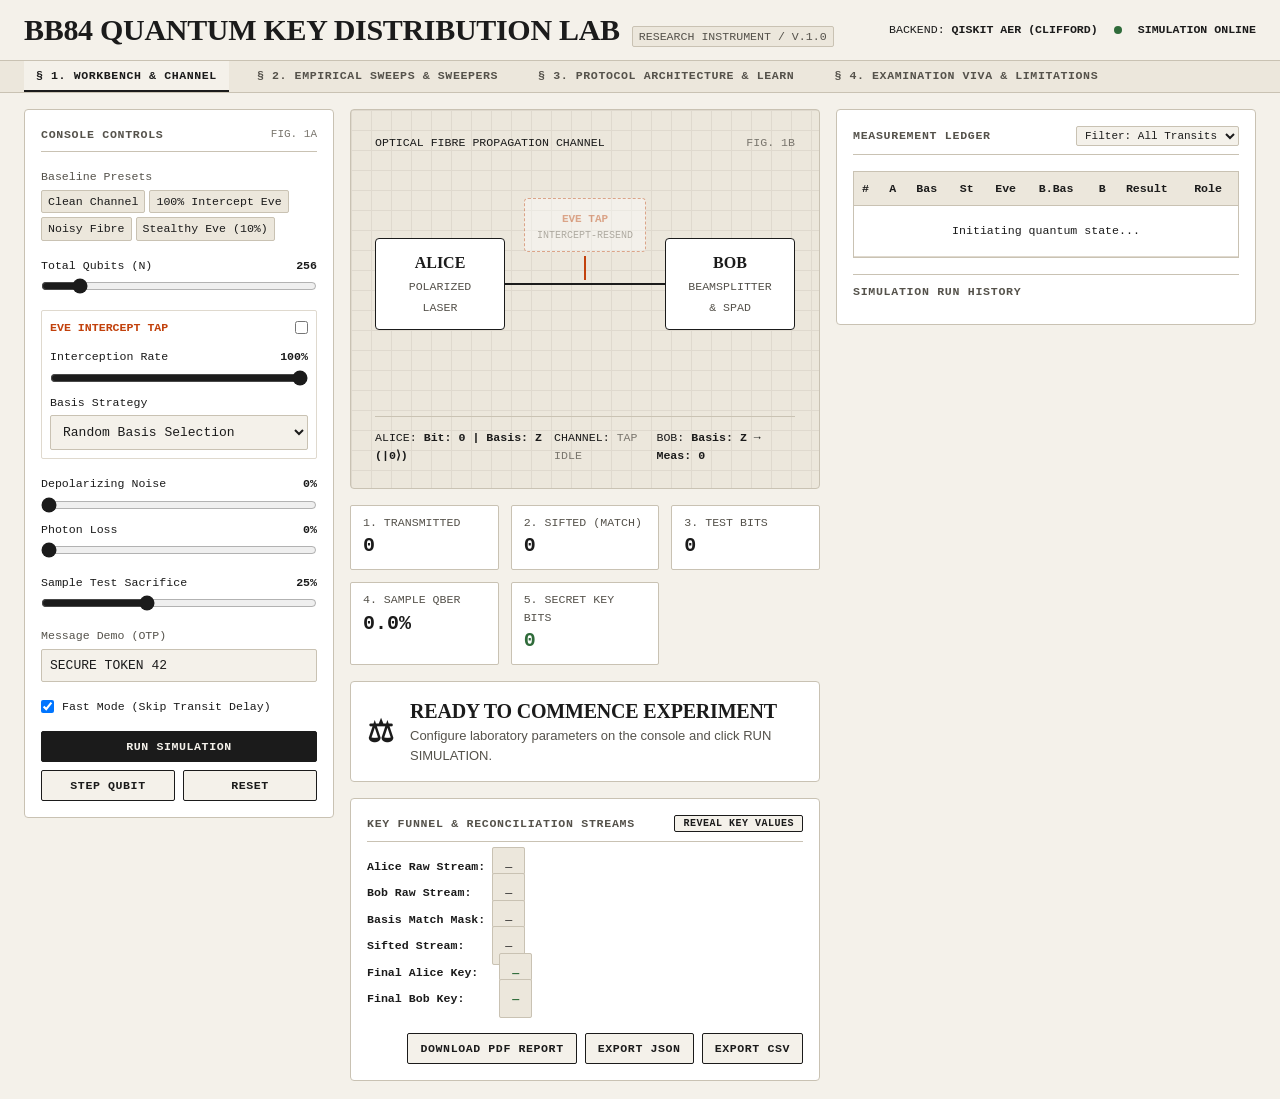
==== frontend/index.html @ 35c12fee "phase-3-10: complete BB84 web workbench, API, SVG charts, PDF export, tests, and documentation" ====
<!DOCTYPE html>
<html lang="en">
<head>
  <meta charset="UTF-8">
  <meta name="viewport" content="width=device-width, initial-scale=1.0">
  <title>BB84 Quantum Key Distribution Research Workbench</title>
  <meta name="description" content="Interactive research instrument and educational laboratory for BB84 Quantum Key Distribution protocol powered by IBM Qiskit and AerSimulator.">
  <link rel="stylesheet" href="css/tokens.css">
  <link rel="stylesheet" href="css/workbench.css">
</head>
<body>

  <!-- Master Laboratory Header -->
  <header class="app-header">
    <div class="header-brand">
      <h1>BB84 QUANTUM KEY DISTRIBUTION LAB</h1>
      <span class="header-tag">RESEARCH INSTRUMENT / V.1.0</span>
    </div>
    <div class="header-status">
      <span>BACKEND: <b class="mono">QISKIT AER (CLIFFORD)</b></span>
      <span class="status-indicator"></span>
      <span style="font-weight:600;">SIMULATION ONLINE</span>
    </div>
  </header>

  <!-- Navigation Strip -->
  <nav class="nav-strip" aria-label="Section Tabs">
    <button class="nav-tab-btn active" data-target="tab-workbench" id="tab-btn-workbench">§ 1. Workbench & Channel</button>
    <button class="nav-tab-btn" data-target="tab-experiments" id="tab-btn-experiments">§ 2. Empirical Sweeps & Sweepers</button>
    <button class="nav-tab-btn" data-target="tab-learn" id="tab-btn-learn">§ 3. Protocol Architecture & Learn</button>
    <button class="nav-tab-btn" data-target="tab-viva" id="tab-btn-viva">§ 4. Examination Viva & Limitations</button>
  </nav>

  <main class="main-container">

    <!-- TAB 1: WORKBENCH (Hero Instrument) -->
    <div id="tab-workbench" class="tab-section">
      <div class="workbench-grid">

        <!-- Column 1: Control Panel -->
        <aside class="instrument-panel" aria-label="Experiment Control Panel">
          <div class="panel-title-bar">
            <span class="panel-title">Console Controls</span>
            <span class="mono" style="font-size:11px; color:var(--color-ink-tertiary);">FIG. 1A</span>
          </div>

          <!-- Presets -->
          <div class="control-group">
            <label class="control-label">Baseline Presets</label>
            <div class="presets-bar">
              <span class="preset-chip" data-preset="clean" id="preset-clean">Clean Channel</span>
              <span class="preset-chip" data-preset="full_eve" id="preset-full-eve">100% Intercept Eve</span>
              <span class="preset-chip" data-preset="noisy" id="preset-noisy">Noisy Fibre</span>
              <span class="preset-chip" data-preset="stealth_eve" id="preset-stealth">Stealthy Eve (10%)</span>
            </div>
          </div>

          <!-- Qubit Count -->
          <div class="control-group">
            <div class="control-label">
              <span>Total Qubits (N)</span>
              <span class="control-val mono" id="val-qubits">256</span>
            </div>
            <input type="range" id="input-qubits" min="16" max="2048" step="16" value="256">
          </div>

          <!-- Eve Eavesdropper Tap -->
          <div class="control-group" style="border:var(--border-rule-faint); padding:var(--space-2); border-radius:var(--radius-xs);">
            <div style="display:flex; justify-content:space-between; align-items:center;">
              <span style="font-family:var(--font-mono); font-size:var(--text-xs); font-weight:700; color:var(--color-eve);">EVE INTERCEPT TAP</span>
              <input type="checkbox" id="toggle-eve">
            </div>
            <div class="control-label" style="margin-top:var(--space-2);">
              <span>Interception Rate</span>
              <span class="control-val mono" id="val-eve-fraction">100%</span>
            </div>
            <input type="range" id="input-eve-fraction" min="0" max="1" step="0.05" value="1.0">

            <div class="control-label" style="margin-top:var(--space-1);">
              <span>Basis Strategy</span>
            </div>
            <select id="select-eve-strategy">
              <option value="random">Random Basis Selection</option>
              <option value="always_Z">Always Z (Computational +)</option>
              <option value="always_X">Always X (Diagonal ×)</option>
            </select>
          </div>

          <!-- Channel Noise -->
          <div class="control-group">
            <div class="control-label">
              <span>Depolarizing Noise</span>
              <span class="control-val mono" id="val-noise-depol">0%</span>
            </div>
            <input type="range" id="input-noise-depol" min="0" max="0.30" step="0.01" value="0.0">

            <div class="control-label" style="margin-top:var(--space-1);">
              <span>Photon Loss</span>
              <span class="control-val mono" id="val-noise-loss">0%</span>
            </div>
            <input type="range" id="input-noise-loss" min="0" max="0.50" step="0.05" value="0.0">
          </div>

          <!-- Postprocessing Params -->
          <div class="control-group">
            <div class="control-label">
              <span>Sample Test Sacrifice</span>
              <span class="control-val mono" id="val-sample-fraction">25%</span>
            </div>
            <input type="range" id="input-sample-fraction" min="0.10" max="0.50" step="0.05" value="0.25">
          </div>

          <!-- OTP Message Input -->
          <div class="control-group">
            <label class="control-label" for="input-message">Message Demo (OTP)</label>
            <input type="text" id="input-message" placeholder="e.g. QUANTUM ENCRYPTION" value="SECURE TOKEN 42" maxlength="32">
          </div>

          <div style="display:flex; align-items:center; gap:var(--space-2);">
            <input type="checkbox" id="checkbox-fast-mode" checked>
            <label for="checkbox-fast-mode" style="font-family:var(--font-mono); font-size:var(--text-xs);">Fast Mode (Skip Transit Delay)</label>
          </div>

          <!-- Trigger Buttons -->
          <div class="btn-group" style="flex-direction:column;">
            <button class="btn btn-primary" id="btn-run">RUN SIMULATION</button>
            <div class="btn-group">
              <button class="btn" id="btn-step" style="flex:1;">STEP QUBIT</button>
              <button class="btn" id="btn-reset" style="flex:1;">RESET</button>
            </div>
          </div>
        </aside>

        <!-- Column 2: Physical Channel & Metrics Funnel -->
        <section style="display:flex; flex-direction:column; gap:var(--space-4);" aria-label="Quantum Channel Stage">
          
          <!-- Optical Stage -->
          <div class="channel-stage" id="channel-stage">
            <div style="display:flex; justify-content:space-between; font-family:var(--font-mono); font-size:var(--text-xs);">
              <span>OPTICAL FIBRE PROPAGATION CHANNEL</span>
              <span class="mono" style="color:var(--color-ink-tertiary);">FIG. 1B</span>
            </div>

            <div class="channel-pipeline">
              <!-- Alice Transmitter -->
              <div class="station-box">
                <span class="station-role">ALICE</span>
                <span class="station-meta">POLARIZED LASER</span>
              </div>

              <!-- Fibre Line & Flying Photon -->
              <div class="fibre-line">
                <!-- Eve Tap Station -->
                <div class="eve-tap-station">
                  <div class="eve-tap-box" id="eve-tap-box">
                    <span style="font-family:var(--font-mono); font-size:11px; font-weight:700; color:var(--color-eve);">EVE TAP</span>
                    <div style="font-family:var(--font-mono); font-size:10px; color:var(--color-ink-secondary);">INTERCEPT-RESEND</div>
                  </div>
                  <div class="eve-wire"></div>
                </div>

                <!-- Animated Photon Glyph -->
                <div class="photon-glyph" id="photon-glyph" style="display:none;">│</div>
              </div>

              <!-- Bob Receiver -->
              <div class="station-box">
                <span class="station-role">BOB</span>
                <span class="station-meta">BEAMSPLITTER & SPAD</span>
              </div>
            </div>

            <!-- Realtime Transit Monitor Strip -->
            <div class="transit-strip">
              <div>ALICE: <span id="alice-status-bar" style="font-weight:600;">Bit: 0 | Basis: Z (|0⟩)</span></div>
              <div>CHANNEL: <span id="eve-status-bar" style="color:var(--color-ink-tertiary);">TAP IDLE</span></div>
              <div>BOB: <span id="bob-status-bar" style="font-weight:600;">Basis: Z → Meas: 0</span></div>
            </div>
          </div>

          <!-- Protocol Metrics Funnel Ribbon -->
          <div class="metric-ribbon">
            <div class="metric-cell">
              <div class="metric-label">1. Transmitted</div>
              <div class="metric-value mono" id="metric-raw">0</div>
            </div>
            <div class="metric-cell">
              <div class="metric-label">2. Sifted (Match)</div>
              <div class="metric-value mono" id="metric-matched">0</div>
            </div>
            <div class="metric-cell">
              <div class="metric-label">3. Test Bits</div>
              <div class="metric-value mono" id="metric-test">0</div>
            </div>
            <div class="metric-cell">
              <div class="metric-label">4. Sample QBER</div>
              <div class="metric-value mono" id="metric-qber">0.0%</div>
            </div>
            <div class="metric-cell">
              <div class="metric-label">5. Secret Key Bits</div>
              <div class="metric-value mono" id="metric-final" style="color:var(--color-match);">0</div>
            </div>
          </div>

          <!-- Verdict Diagnostic Banner -->
          <div class="verdict-banner" id="verdict-banner">
            <div class="verdict-indicator" id="verdict-indicator">⚖</div>
            <div>
              <h2 id="verdict-title">READY TO COMMENCE EXPERIMENT</h2>
              <p id="verdict-reason" style="font-size:var(--text-sm); color:var(--color-ink-secondary); margin-top:2px;">
                Configure laboratory parameters on the console and click RUN SIMULATION.
              </p>
            </div>
          </div>

          <!-- Key Reconciliation Stream -->
          <div class="instrument-panel">
            <div class="panel-title-bar">
              <span class="panel-title">Key Funnel & Reconciliation Streams</span>
              <button class="btn" id="btn-toggle-mask" style="font-size:10px; padding:2px 8px;">Reveal Key Values</button>
            </div>

            <div style="display:flex; flex-direction:column; gap:var(--space-2); font-family:var(--font-mono); font-size:var(--text-xs);">
              <div><b>Alice Raw Stream:</b> <span class="key-stream-box" id="key-raw-alice">—</span></div>
              <div><b>Bob Raw Stream: &nbsp;</b> <span class="key-stream-box" id="key-raw-bob">—</span></div>
              <div><b>Basis Match Mask:</b> <span class="key-stream-box" id="key-mask">—</span></div>
              <div><b>Sifted Stream: &nbsp;&nbsp;</b> <span class="key-stream-box" id="key-sifted">—</span></div>
              <div><b>Final Alice Key: &nbsp;</b> <span class="key-stream-box" id="key-final-alice" style="font-weight:700; color:var(--color-match);">—</span></div>
              <div><b>Final Bob Key: &nbsp;&nbsp;&nbsp;</b> <span class="key-stream-box" id="key-final-bob" style="font-weight:700; color:var(--color-match);">—</span></div>
            </div>

            <!-- OTP Message Encryption Demo -->
            <div id="otp-section" style="display:none; border-top:var(--border-rule); padding-top:var(--space-3);">
              <div class="panel-title" style="margin-bottom:var(--space-2);">One-Time-Pad Vernam Cipher Demonstration</div>
              <div style="display:grid; grid-template-columns:1fr 1fr 1fr; gap:var(--space-2); font-family:var(--font-mono); font-size:var(--text-xs);">
                <div class="metric-cell">
                  <div class="metric-label">Plaintext Input</div>
                  <div id="otp-plaintext" style="font-weight:600; margin-top:4px;">—</div>
                </div>
                <div class="metric-cell">
                  <div class="metric-label">Ciphertext (Hex XOR)</div>
                  <div id="otp-cipher" class="mono" style="font-size:11px; margin-top:4px; word-break:break-all;">—</div>
                </div>
                <div class="metric-cell">
                  <div class="metric-label">Bob Decrypted Text</div>
                  <div id="otp-decrypted" style="font-weight:600; margin-top:4px; color:var(--color-match);">—</div>
                </div>
              </div>
            </div>

            <!-- Export Tools -->
            <div style="display:flex; justify-content:flex-end; gap:var(--space-2); margin-top:var(--space-2);">
              <button class="btn" id="btn-export-pdf">Download PDF Report</button>
              <button class="btn" id="btn-export-json">Export JSON</button>
              <button class="btn" id="btn-export-csv">Export CSV</button>
            </div>
          </div>
        </section>

        <!-- Column 3: Live Measurement Ledger -->
        <aside class="instrument-panel ledger-column" aria-label="Measurement Ledger Table">
          <div class="ledger-header">
            <span class="panel-title">Measurement Ledger</span>
            <div class="ledger-filters">
              <select id="ledger-filter" style="font-size:11px; padding:2px 4px;">
                <option value="all">Filter: All Transits</option>
                <option value="keep">Kept Sifted (Match)</option>
                <option value="discard">Discarded (Mismatch)</option>
                <option value="error">Mismatches (Errors)</option>
                <option value="test">Test Sacrifice</option>
                <option value="eve">Eve Intercepted</option>
                <option value="lost">Lost Photons</option>
              </select>
            </div>
          </div>

          <div class="table-container">
            <table class="data-table">
              <thead>
                <tr>
                  <th data-col="i">#</th>
                  <th data-col="a_bit">A</th>
                  <th data-col="a_basis">Bas</th>
                  <th>St</th>
                  <th data-col="e_bit">Eve</th>
                  <th data-col="b_basis">B.Bas</th>
                  <th data-col="b_bit">B</th>
                  <th>Result</th>
                  <th data-col="role">Role</th>
                </tr>
              </thead>
              <tbody id="ledger-tbody">
                <tr><td colspan="9" style="text-align:center; padding:16px;">Initiating quantum state...</td></tr>
              </tbody>
            </table>
          </div>

          <!-- History Section -->
          <div style="border-top:var(--border-rule); padding-top:var(--space-2);">
            <div class="panel-title" style="margin-bottom:var(--space-2);">Simulation Run History</div>
            <div id="history-list" style="max-height:160px; overflow-y:auto;">
              <!-- History items populated via JS -->
            </div>
          </div>
        </aside>

      </div>
    </div>

    <!-- TAB 2: EMPIRICAL EXPERIMENTAL SUITE -->
    <div id="tab-experiments" class="tab-section" style="display:none;">
      <div style="display:grid; grid-template-columns:1fr 1fr; gap:var(--space-4);">
        
        <!-- Sweep Experiment 1 -->
        <div class="instrument-panel">
          <div class="panel-title-bar">
            <span class="panel-title">Empirical Sweep: QBER vs. Eve Interception Fraction</span>
            <button class="btn btn-primary" id="btn-run-sweep" style="font-size:10px;">Run Empirical Sweep</button>
          </div>
          <div class="chart-box" id="sweep-chart-container">
            <p style="text-align:center; padding:60px 0; color:var(--color-ink-tertiary);">Click 'Run Empirical Sweep' to execute multi-seed parameter sweep across 0% to 100% eavesdropping.</p>
          </div>
        </div>

        <!-- Comparative Experiment 2 -->
        <div class="instrument-panel">
          <div class="panel-title-bar">
            <span class="panel-title">Parallel Batches: Clean Channel vs. Active Eve</span>
            <button class="btn btn-primary" id="btn-run-compare" style="font-size:10px;">Run Parallel Batches</button>
          </div>
          <div class="chart-box" id="compare-chart-container">
            <p style="text-align:center; padding:60px 0; color:var(--color-ink-tertiary);">Click 'Run Parallel Batches' to execute side-by-side trials comparing Eve OFF vs Eve ON.</p>
          </div>
        </div>

      </div>
    </div>

    <!-- TAB 3: LEARN BB84 PROTOCOL -->
    <div id="tab-learn" class="tab-section" style="display:none;">
      <article class="instrument-panel" style="max-width:960px; margin:0 auto; line-height:1.7;">
        <h2>The BB84 Quantum Key Distribution Protocol Architecture</h2>
        <p style="color:var(--color-ink-secondary); margin-bottom:var(--space-4);">Developed by Charles Bennett and Gilles Brassard in 1984, BB84 establishes information-theoretic secret keys guaranteed by the fundamental laws of quantum mechanics.</p>

        <div class="accordion-item">
          <div class="accordion-title">Phase 1: Quantum State Preparation & Transmission</div>
          <div class="accordion-content">
            Alice generates uniform random classical bits $b_A \in \{0, 1\}$ and uniform random bases $a \in \{Z, X\}$.
            Qubits are encoded using single photons:
            <ul>
              <li><b>Z (Rectilinear +):</b> $0 \rightarrow |0\rangle$, $1 \rightarrow |1\rangle$</li>
              <li><b>X (Diagonal ×):</b> $0 \rightarrow |+\rangle = \frac{|0\rangle + |1\rangle}{\sqrt{2}}$, $1 \rightarrow |-\rangle = \frac{|0\rangle - |1\rangle}{\sqrt{2}}$</li>
            </ul>
          </div>
        </div>

        <div class="accordion-item">
          <div class="accordion-title">Phase 2: The No-Cloning Theorem & Eve's Disturbance</div>
          <div class="accordion-content">
            Wootters and Zurek (1982) proved that an unknown quantum state cannot be cloned identically. When Eve attempts an <b>intercept-resend attack</b>:
            <ol>
              <li>Eve must choose a measurement basis without knowing Alice's basis.</li>
              <li>Eve picks the wrong basis 50% of the time ($P(\text{basis mismatch}) = 0.5$).</li>
              <li>When Eve's basis matches Alice's, state is measured deterministically ($0\%$ error).</li>
              <li>When Eve's basis mismatches, measurement collapses the state into her basis. When Bob subsequently measures in Alice's basis, Bob experiences a 50% error probability.</li>
              <li>Overall expected QBER on basis-matched qubits: $Q = 0.5 \times 0.5 = 25\%$.</li>
            </ol>
          </div>
        </div>

        <div class="accordion-item">
          <div class="accordion-title">Phase 3: Sifting, Error Correction & Privacy Amplification</div>
          <div class="accordion-content">
            <p>Over a classical authenticated public channel, Alice and Bob exchange their chosen bases and discard all positions where their bases mismatched (<b>Sifting</b>, retaining ~50% of transmitted bits).</p>
            <p>A random subset of sifted bits are publicly sacrificed to measure the <b>Quantum Bit Error Rate (QBER)</b>. If $Q > 11\%$ (Shor-Preskill security bound), the protocol immediately <b>ABORTS</b>.</p>
            <p>If $Q \le 11\%$, remaining bits undergo <b>Cascade Error Correction</b> to eliminate channel noise, followed by <b>Toeplitz Universal Hashing (Privacy Amplification)</b> to compress the key and eliminate any partial information leaked to Eve.</p>
          </div>
        </div>
      </article>
    </div>

    <!-- TAB 4: VIVA Q&A & LIMITATIONS -->
    <div id="tab-viva" class="tab-section" style="display:none;">
      <article class="instrument-panel" style="max-width:960px; margin:0 auto; line-height:1.7;">
        <h2>Academic Examination & Viva Voce Q&A Reference</h2>

        <div class="accordion-item">
          <div class="accordion-title">Q1: Why does Eve introduce an error rate of exactly 25%?</div>
          <div class="accordion-content">
            Alice and Bob only compare sifted positions where Alice and Bob chose the SAME basis. Eve chooses her basis randomly. In 50% of cases, Eve guesses correctly and preserves the state. In the remaining 50%, Eve chooses the conjugate basis, collapsing the state into a superposition relative to Bob's basis. Bob then measures a random bit with 50% probability of error. Hence, total QBER = $0.5 \times 0 + 0.5 \times 0.5 = 0.25$ or 25%.
          </div>
        </div>

        <div class="accordion-item">
          <div class="accordion-title">Q2: Why is the threshold set to 11% instead of 25%?</div>
          <div class="accordion-content">
            The Shor-Preskill asymptotic bound for BB84 shows that positive secret key rate is achievable only when $1 - 2 h_2(Q) > 0$, where $h_2(Q)$ is the binary Shannon entropy. Solving $h_2(Q) = 0.5$ yields $Q \approx 11.0\%$. Above 11%, the mutual information between Alice and Bob drops below the mutual information between Alice and Eve, rendering privacy amplification mathematically unable to extract a secret key.
          </div>
        </div>

        <div class="accordion-item">
          <div class="accordion-title">Q3: Does QBER = 0 prove 100% cryptographic security?</div>
          <div class="accordion-content">
            <b>No.</b> In finite-length key exchange, statistical fluctuation can conceal an adversary who intercepts only a tiny fraction of qubits. Furthermore, physical side-channel attacks (detector blinding, Trojan horse pulses, photon-number-splitting on multi-photon pulses) can leak key material without raising the qubit error rate.
          </div>
        </div>

        <div class="accordion-item">
          <div class="accordion-title">Q4: Limitations of this software simulator</div>
          <div class="accordion-content">
            This simulator runs on a local Clifford stabilizer simulator (Qiskit Aer). It models single-photon BB84, depolarizing noise, bit-flip noise, and photon loss. It does not model continuous-variable QKD, detector dark count rates, phase drift, finite-key composable security bounds, or photon-number splitting (PNS) attacks on attenuated coherent states.
          </div>
        </div>
      </article>
    </div>

  </main>

  <!-- Circuit Inspector Side Drawer -->
  <div class="drawer-backdrop" id="circuit-drawer" style="display:none;">
    <aside class="drawer-panel" aria-label="Circuit & State Inspector">
      <div style="display:flex; justify-content:space-between; align-items:center; border-bottom:var(--border-rule); padding-bottom:var(--space-2);">
        <span class="panel-title">Qiskit Circuit Inspector</span>
        <button class="btn" id="btn-close-drawer" style="padding:2px 8px;">✕ Close</button>
      </div>
      <div id="drawer-content">
        <!-- Dynamic circuit views populated by JS -->
      </div>
    </aside>
  </div>

  <script type="module" src="js/app.js"></script>
</body>
</html>
---- frontend/css/tokens.css ----
/* BB84 Quantum Research Workbench — Design System Tokens
   Adheres strictly to .agents/skills/no-ai-look-ui/SKILL.md
   Aesthetic: Physics Lab Notebook & Precision Scientific Instrument
*/

:root {
  /* Paper & Substrates */
  --color-paper: #F4F1EA;
  --color-paper-secondary: #ECE7DC;
  --color-paper-elevated: #FFFFFF;
  --color-paper-recessed: #E4DEC9;

  /* Ink & Text */
  --color-ink: #1B1B1B;
  --color-ink-secondary: #55524B;
  --color-ink-tertiary: #7A766E;
  --color-ink-faint: #A6A094;

  /* Strict Semantic Meaning Accents */
  --color-rule: #C9C2B3;
  --color-rule-faint: #DFD9CE;
  --color-basis-z: #1B1B1B;         /* Computational / Rectilinear (+) */
  --color-basis-x: #B7791F;         /* Diagonal (x) — Ochre */
  --color-eve: #C2410C;             /* Eve / Disturbance / Error — Vermilion */
  --color-match: #2F6B3A;           /* Matched / Accepted — Deep Forest Green */
  --color-focus: #1B1B1B;

  /* Typography */
  --font-serif: "Source Serif 4", Georgia, serif;
  --font-sans: "IBM Plex Sans", -apple-system, BlinkMacSystemFont, "Segoe UI", Roboto, sans-serif;
  --font-mono: "IBM Plex Mono", "SF Mono", Menlo, Consolas, monospace;

  /* Font Sizing Scale */
  --text-xs: 0.725rem;   /* 11.6px */
  --text-sm: 0.8125rem;  /* 13px */
  --text-base: 0.875rem; /* 14px */
  --text-md: 1.0rem;     /* 16px */
  --text-lg: 1.25rem;    /* 20px */
  --text-xl: 1.5rem;     /* 24px */
  --text-2xl: 1.875rem;  /* 30px */

  /* Spacing Scale (4px standard base) */
  --space-1: 4px;
  --space-2: 8px;
  --space-3: 12px;
  --space-4: 16px;
  --space-5: 20px;
  --space-6: 24px;
  --space-8: 32px;
  --space-10: 40px;

  /* Strict Geometry Constraints: Max 4px */
  --radius-none: 0px;
  --radius-xs: 2px;
  --radius-sm: 4px;
  --radius-pill: 9999px; /* Only for true circular indicator dots / state glyphs */

  /* Rules & Elevation (No glows, subtle 1px border styling) */
  --border-rule: 1px solid var(--color-rule);
  --border-rule-faint: 1px solid var(--color-rule-faint);
  --border-dark: 1px solid var(--color-ink);

  /* Functional Transitions (No bouncy or playful motion) */
  --trans-fast: 120ms ease-out;
  --trans-base: 200ms ease-out;
}

/* Reduced motion support */
@media (prefers-reduced-motion: reduce) {
  * {
    animation-duration: 0.01ms !important;
    animation-iteration-count: 1 !important;
    transition-duration: 0.01ms !important;
  }
}
---- frontend/css/workbench.css ----
/* BB84 Quantum Research Workbench — Component & Layout Stylesheet
   Strict adherence to Physics Lab Notebook aesthetic.
*/

*, *::before, *::after {
  box-sizing: border-box;
  margin: 0;
  padding: 0;
}

body {
  background-color: var(--color-paper);
  color: var(--color-ink);
  font-family: var(--font-sans);
  font-size: var(--text-base);
  line-height: 1.5;
  -webkit-font-smoothing: antialiased;
}

/* Base Headers */
h1, h2, h3, h4 {
  font-family: var(--font-serif);
  font-weight: 600;
  color: var(--color-ink);
  letter-spacing: -0.01em;
}

h1 { font-size: var(--text-2xl); line-height: 1.2; }
h2 { font-size: var(--text-lg); line-height: 1.3; }
h3 { font-size: var(--text-md); line-height: 1.4; }

p, span, label {
  color: var(--color-ink);
}

.mono {
  font-family: var(--font-mono);
}

/* Master Header / Navbar */
.app-header {
  border-bottom: var(--border-rule);
  background-color: var(--color-paper);
  padding: var(--space-3) var(--space-6);
  display: flex;
  justify-content: space-between;
  align-items: center;
}

.header-brand {
  display: flex;
  align-items: baseline;
  gap: var(--space-3);
}

.header-tag {
  font-family: var(--font-mono);
  font-size: var(--text-xs);
  color: var(--color-ink-secondary);
  border: var(--border-rule);
  padding: 1px 6px;
  border-radius: var(--radius-xs);
  background-color: var(--color-paper-secondary);
}

.header-status {
  display: flex;
  align-items: center;
  gap: var(--space-4);
  font-family: var(--font-mono);
  font-size: var(--text-xs);
}

.status-indicator {
  display: inline-block;
  width: 8px;
  height: 8px;
  border-radius: var(--radius-pill);
  background-color: var(--color-match);
}

/* Section Nav Tabs */
.nav-strip {
  border-bottom: var(--border-rule);
  background-color: var(--color-paper-secondary);
  padding: 0 var(--space-6);
  display: flex;
  gap: var(--space-4);
  overflow-x: auto;
}

.nav-tab-btn {
  background: none;
  border: none;
  border-bottom: 2px solid transparent;
  padding: var(--space-2) var(--space-3);
  font-family: var(--font-mono);
  font-size: var(--text-xs);
  font-weight: 600;
  color: var(--color-ink-secondary);
  cursor: pointer;
  text-transform: uppercase;
  letter-spacing: 0.05em;
  transition: color var(--trans-fast), border-color var(--trans-fast);
}

.nav-tab-btn:hover {
  color: var(--color-ink);
}

.nav-tab-btn.active {
  color: var(--color-ink);
  border-bottom-color: var(--color-ink);
  background-color: var(--color-paper);
}

/* Main Layout */
.main-container {
  max-width: 1600px;
  margin: 0 auto;
  padding: var(--space-4) var(--space-6);
  display: flex;
  flex-direction: column;
  gap: var(--space-6);
}

/* §1 Workbench 3-Column Grid */
.workbench-grid {
  display: grid;
  grid-template-columns: 310px 1fr 420px;
  gap: var(--space-4);
  align-items: start;
}

@media (max-width: 1200px) {
  .workbench-grid {
    grid-template-columns: 280px 1fr;
  }
  .ledger-column {
    grid-column: span 2;
  }
}

@media (max-width: 860px) {
  .workbench-grid {
    grid-template-columns: 1fr;
  }
  .ledger-column {
    grid-column: span 1;
  }
}

/* Card / Box Component (Strict max 4px radius, no shadow) */
.instrument-panel {
  background-color: var(--color-paper-elevated);
  border: var(--border-rule);
  border-radius: var(--radius-sm);
  padding: var(--space-4);
  display: flex;
  flex-direction: column;
  gap: var(--space-4);
}

.panel-title-bar {
  display: flex;
  justify-content: space-between;
  align-items: center;
  border-bottom: var(--border-rule);
  padding-bottom: var(--space-2);
}

.panel-title {
  font-family: var(--font-mono);
  font-size: var(--text-xs);
  font-weight: 700;
  text-transform: uppercase;
  letter-spacing: 0.06em;
  color: var(--color-ink-secondary);
}

/* Form Controls */
.control-group {
  display: flex;
  flex-direction: column;
  gap: var(--space-1);
}

.control-label {
  display: flex;
  justify-content: space-between;
  font-family: var(--font-mono);
  font-size: var(--text-xs);
  color: var(--color-ink-secondary);
}

.control-val {
  font-weight: 600;
  color: var(--color-ink);
}

input[type="range"] {
  accent-color: var(--color-ink);
  cursor: pointer;
}

input[type="text"], input[type="number"], select {
  font-family: var(--font-mono);
  font-size: var(--text-sm);
  padding: var(--space-2);
  border: var(--border-rule);
  border-radius: var(--radius-xs);
  background-color: var(--color-paper);
  color: var(--color-ink);
  outline: none;
}

input[type="text"]:focus, input[type="number"]:focus, select:focus {
  border-color: var(--color-ink);
}

/* Buttons */
.btn {
  font-family: var(--font-mono);
  font-size: var(--text-xs);
  font-weight: 600;
  text-transform: uppercase;
  letter-spacing: 0.05em;
  padding: var(--space-2) var(--space-3);
  border-radius: var(--radius-xs);
  border: 1px solid var(--color-ink);
  background-color: var(--color-paper);
  color: var(--color-ink);
  cursor: pointer;
  transition: background var(--trans-fast), color var(--trans-fast);
  display: inline-flex;
  align-items: center;
  justify-content: center;
  gap: var(--space-2);
}

.btn:hover {
  background-color: var(--color-paper-secondary);
}

.btn-primary {
  background-color: var(--color-ink);
  color: var(--color-paper);
}

.btn-primary:hover {
  background-color: #333333;
}

.btn-danger {
  border-color: var(--color-eve);
  color: var(--color-eve);
}

.btn-danger:hover {
  background-color: #FDEDE8;
}

.btn-group {
  display: flex;
  gap: var(--space-2);
}

/* Presets Bar */
.presets-bar {
  display: flex;
  flex-wrap: wrap;
  gap: var(--space-1);
}

.preset-chip {
  font-family: var(--font-mono);
  font-size: var(--text-xs);
  padding: 2px 6px;
  background-color: var(--color-paper-secondary);
  border: var(--border-rule);
  border-radius: var(--radius-xs);
  cursor: pointer;
}

.preset-chip:hover {
  border-color: var(--color-ink);
}

/* Physical Quantum Channel Stage */
.channel-stage {
  border: var(--border-rule);
  border-radius: var(--radius-sm);
  background-color: var(--color-paper-secondary);
  /* Subtle graph paper grid pattern */
  background-image: 
    linear-gradient(var(--color-rule-faint) 1px, transparent 1px),
    linear-gradient(90deg, var(--color-rule-faint) 1px, transparent 1px);
  background-size: 20px 20px;
  padding: var(--space-6);
  display: flex;
  flex-direction: column;
  gap: var(--space-6);
  position: relative;
  min-height: 380px;
}

.channel-pipeline {
  display: flex;
  align-items: center;
  justify-content: space-between;
  margin-top: auto;
  margin-bottom: auto;
  position: relative;
}

.station-box {
  background-color: var(--color-paper-elevated);
  border: 1.5px solid var(--color-ink);
  border-radius: var(--radius-sm);
  padding: var(--space-3) var(--space-4);
  width: 130px;
  text-align: center;
  z-index: 2;
}

.station-role {
  font-family: var(--font-serif);
  font-size: var(--text-md);
  font-weight: 700;
  display: block;
}

.station-meta {
  font-family: var(--font-mono);
  font-size: var(--text-xs);
  color: var(--color-ink-secondary);
}

.fibre-line {
  flex-grow: 1;
  height: 2px;
  background-color: var(--color-ink);
  position: relative;
  display: flex;
  align-items: center;
  justify-content: center;
}

.eve-tap-station {
  position: absolute;
  top: -85px;
  display: flex;
  flex-direction: column;
  align-items: center;
  gap: var(--space-1);
}

.eve-tap-box {
  background-color: var(--color-paper-elevated);
  border: 1.5px dashed var(--color-eve);
  border-radius: var(--radius-sm);
  padding: var(--space-2) var(--space-3);
  text-align: center;
  min-width: 120px;
  transition: all var(--trans-base);
}

.eve-tap-box.active {
  border-style: solid;
  background-color: #FFF5F2;
}

.eve-wire {
  width: 2px;
  height: 24px;
  background-color: var(--color-eve);
}

/* Flying Photon Glyph */
.photon-glyph {
  position: absolute;
  width: 24px;
  height: 24px;
  background-color: var(--color-paper-elevated);
  border: 1.5px solid var(--color-ink);
  border-radius: var(--radius-pill);
  display: flex;
  align-items: center;
  justify-content: center;
  font-family: var(--font-mono);
  font-size: var(--text-xs);
  font-weight: 700;
  top: -11px;
  transition: left var(--trans-base);
}

/* Transit Realtime Inspection Bar */
.transit-strip {
  display: flex;
  justify-content: space-around;
  border-top: var(--border-rule);
  padding-top: var(--space-3);
  font-family: var(--font-mono);
  font-size: var(--text-xs);
}

/* Live Ledger Component */
.ledger-header {
  display: flex;
  justify-content: space-between;
  align-items: center;
  border-bottom: var(--border-rule);
  padding-bottom: var(--space-2);
}

.ledger-filters {
  display: flex;
  gap: var(--space-2);
  align-items: center;
}

.table-container {
  overflow-y: auto;
  max-height: 480px;
  border: var(--border-rule);
  background-color: var(--color-paper-elevated);
}

.data-table {
  width: 100%;
  border-collapse: collapse;
  font-family: var(--font-mono);
  font-size: var(--text-xs);
  text-align: left;
}

.data-table th {
  background-color: var(--color-paper-secondary);
  border-bottom: var(--border-rule);
  padding: var(--space-2);
  position: sticky;
  top: 0;
  font-weight: 600;
  cursor: pointer;
  user-select: none;
}

.data-table td {
  padding: var(--space-1) var(--space-2);
  border-bottom: var(--border-rule-faint);
}

.data-table tr:hover {
  background-color: var(--color-paper-secondary);
  cursor: pointer;
}

.data-table tr.selected {
  background-color: #E7E3D8;
}

/* Bit / State Chips */
.state-chip {
  display: inline-block;
  padding: 1px 4px;
  border-radius: var(--radius-xs);
  font-weight: 600;
}

.state-z {
  color: var(--color-basis-z);
}

.state-x {
  color: var(--color-basis-x);
}

.badge-keep {
  color: var(--color-match);
  font-weight: 700;
}

.badge-discard {
  color: var(--color-ink-tertiary);
}

.badge-error {
  color: var(--color-eve);
  font-weight: 700;
}

/* Funnel & Metrics Row */
.metric-ribbon {
  display: grid;
  grid-template-columns: repeat(auto-fit, minmax(140px, 1fr));
  gap: var(--space-3);
}

.metric-cell {
  background-color: var(--color-paper-elevated);
  border: var(--border-rule);
  border-radius: var(--radius-xs);
  padding: var(--space-2) var(--space-3);
}

.metric-label {
  font-family: var(--font-mono);
  font-size: var(--text-xs);
  color: var(--color-ink-secondary);
  text-transform: uppercase;
}

.metric-value {
  font-family: var(--font-mono);
  font-size: var(--text-lg);
  font-weight: 700;
  color: var(--color-ink);
}

/* Verdict Banner */
.verdict-banner {
  border: 1.5px solid var(--color-rule);
  border-radius: var(--radius-sm);
  background-color: var(--color-paper-elevated);
  padding: var(--space-4);
  display: flex;
  gap: var(--space-4);
  align-items: center;
}

.verdict-banner.accepted {
  border-color: var(--color-match);
  background-color: #F2F8F3;
}

.verdict-banner.aborted {
  border-color: var(--color-eve);
  background-color: #FFF5F2;
}

.verdict-indicator {
  font-family: var(--font-serif);
  font-size: var(--text-2xl);
  font-weight: 700;
}

/* Key Stream Section */
.key-stream-box {
  background-color: var(--color-paper-secondary);
  border: var(--border-rule);
  border-radius: var(--radius-xs);
  padding: var(--space-3);
  font-family: var(--font-mono);
  font-size: var(--text-xs);
  word-break: break-all;
  line-height: 1.6;
}

/* Circuit Inspector Drawer */
.drawer-backdrop {
  position: fixed;
  inset: 0;
  background-color: rgba(27, 27, 27, 0.4);
  display: flex;
  justify-content: flex-end;
  z-index: 100;
}

.drawer-panel {
  background-color: var(--color-paper);
  width: 500px;
  max-width: 100%;
  height: 100%;
  border-left: var(--border-dark);
  padding: var(--space-6);
  overflow-y: auto;
  display: flex;
  flex-direction: column;
  gap: var(--space-4);
}

.circuit-display {
  background-color: var(--color-paper-elevated);
  border: var(--border-rule);
  border-radius: var(--radius-xs);
  padding: var(--space-3);
  font-family: var(--font-mono);
  font-size: var(--text-xs);
  white-space: pre;
  overflow-x: auto;
}

/* SVG Charts */
.chart-box {
  background-color: var(--color-paper-elevated);
  border: var(--border-rule);
  border-radius: var(--radius-sm);
  padding: var(--space-4);
  min-height: 280px;
  position: relative;
}

.chart-caption {
  font-family: var(--font-serif);
  font-size: var(--text-xs);
  font-style: italic;
  color: var(--color-ink-secondary);
  margin-top: var(--space-2);
}

/* Figure & Margin Notes */
.lab-figure {
  border: var(--border-rule);
  border-radius: var(--radius-sm);
  padding: var(--space-4);
  background-color: var(--color-paper-elevated);
}

.figure-caption {
  font-family: var(--font-serif);
  font-size: var(--text-xs);
  color: var(--color-ink-secondary);
  margin-top: var(--space-2);
  border-top: var(--border-rule-faint);
  padding-top: var(--space-1);
}

/* Help & Educational Accordion */
.accordion-item {
  border-bottom: var(--border-rule);
  padding: var(--space-3) 0;
}

.accordion-title {
  font-family: var(--font-serif);
  font-size: var(--text-md);
  font-weight: 600;
  cursor: pointer;
  display: flex;
  justify-content: space-between;
}

.accordion-content {
  margin-top: var(--space-2);
  font-size: var(--text-sm);
  color: var(--color-ink-secondary);
  line-height: 1.6;
}
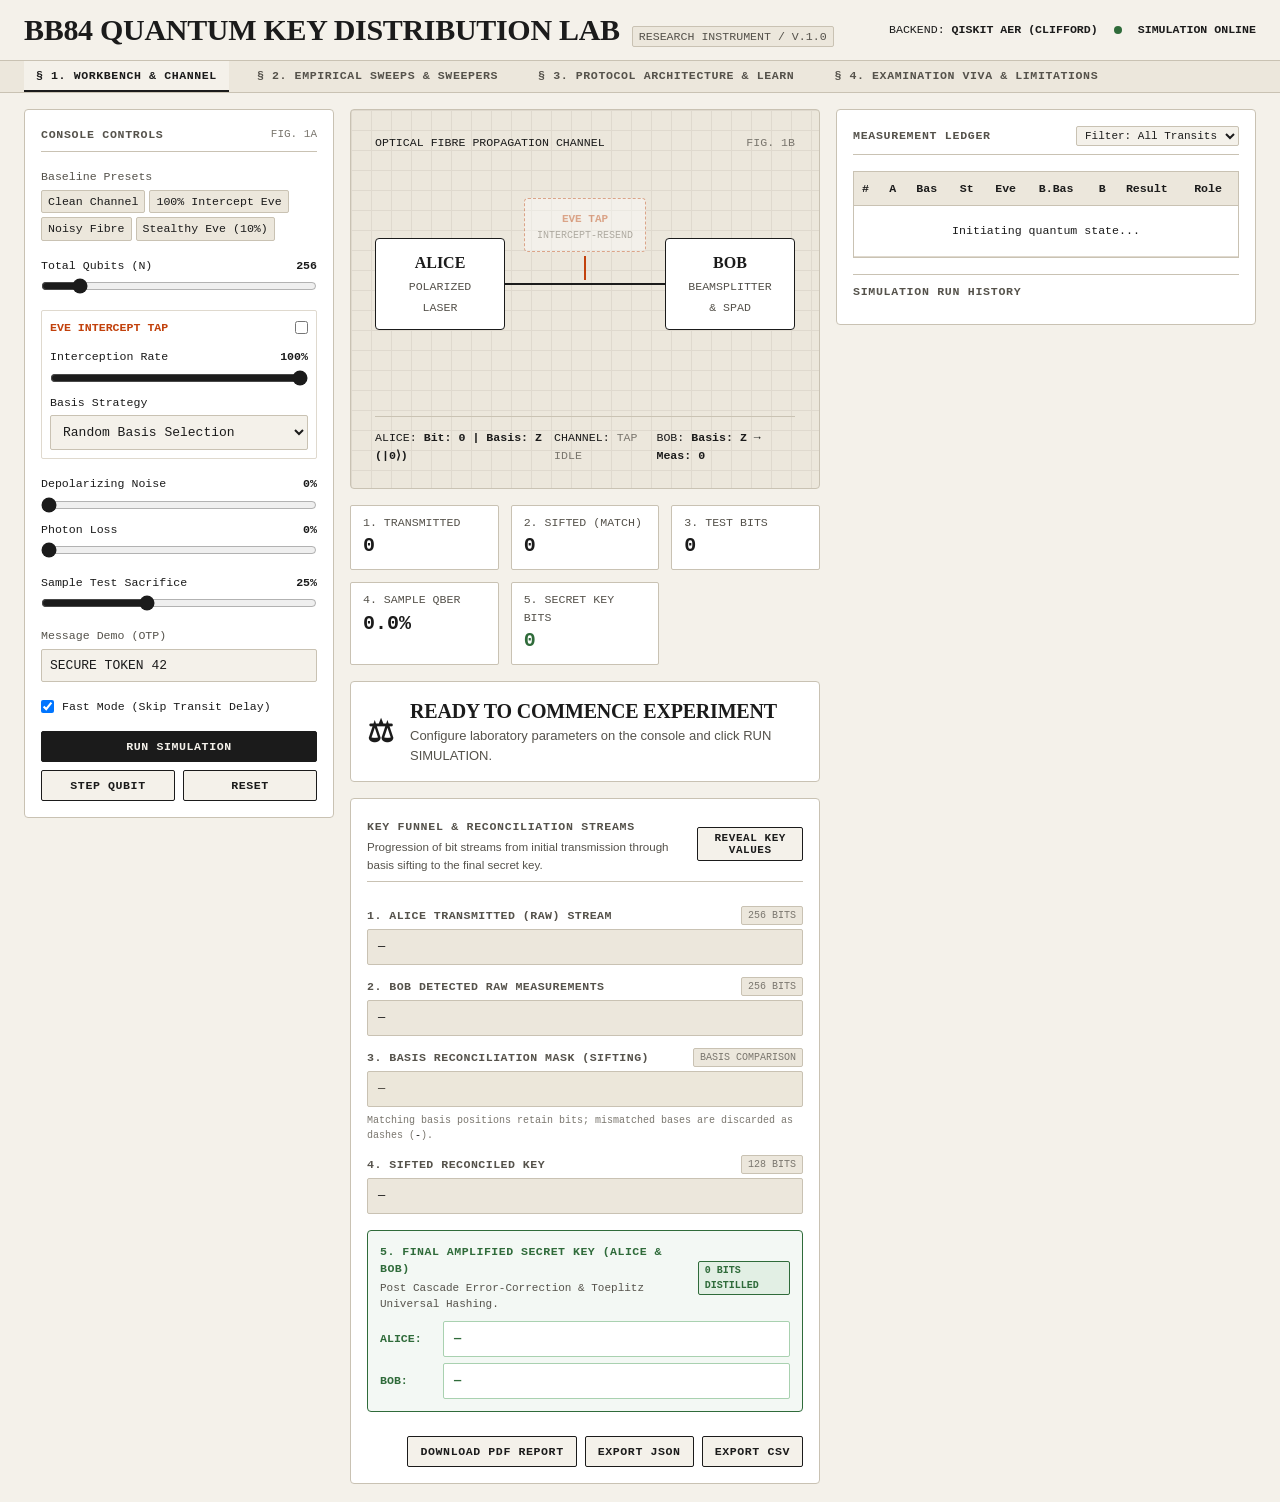
==== commit 7b26a7a8: "fix(ui): make key funnel and reconciliation streams spacious, structured and non-overlapping" ====
--- a/frontend/index.html
+++ b/frontend/index.html
@@ -216,17 +216,76 @@
           <!-- Key Reconciliation Stream -->
           <div class="instrument-panel">
             <div class="panel-title-bar">
-              <span class="panel-title">Key Funnel & Reconciliation Streams</span>
-              <button class="btn" id="btn-toggle-mask" style="font-size:10px; padding:2px 8px;">Reveal Key Values</button>
-            </div>
-
-            <div style="display:flex; flex-direction:column; gap:var(--space-2); font-family:var(--font-mono); font-size:var(--text-xs);">
-              <div><b>Alice Raw Stream:</b> <span class="key-stream-box" id="key-raw-alice">—</span></div>
-              <div><b>Bob Raw Stream: &nbsp;</b> <span class="key-stream-box" id="key-raw-bob">—</span></div>
-              <div><b>Basis Match Mask:</b> <span class="key-stream-box" id="key-mask">—</span></div>
-              <div><b>Sifted Stream: &nbsp;&nbsp;</b> <span class="key-stream-box" id="key-sifted">—</span></div>
-              <div><b>Final Alice Key: &nbsp;</b> <span class="key-stream-box" id="key-final-alice" style="font-weight:700; color:var(--color-match);">—</span></div>
-              <div><b>Final Bob Key: &nbsp;&nbsp;&nbsp;</b> <span class="key-stream-box" id="key-final-bob" style="font-weight:700; color:var(--color-match);">—</span></div>
+              <div>
+                <span class="panel-title">Key Funnel & Reconciliation Streams</span>
+                <div style="font-size:var(--text-xs); color:var(--color-ink-secondary); margin-top:2px;">
+                  Progression of bit streams from initial transmission through basis sifting to the final secret key.
+                </div>
+              </div>
+              <button class="btn" id="btn-toggle-mask" style="font-size:11px; padding:4px 10px;">Reveal Key Values</button>
+            </div>
+
+            <div class="key-stream-container">
+              <!-- Stream 1: Alice Raw -->
+              <div class="key-stream-row">
+                <div class="stream-header">
+                  <span class="stream-name">1. ALICE TRANSMITTED (RAW) STREAM</span>
+                  <span class="stream-badge mono" id="badge-raw-alice">256 BITS</span>
+                </div>
+                <div class="key-stream-box mono" id="key-raw-alice">—</div>
+              </div>
+
+              <!-- Stream 2: Bob Raw -->
+              <div class="key-stream-row">
+                <div class="stream-header">
+                  <span class="stream-name">2. BOB DETECTED RAW MEASUREMENTS</span>
+                  <span class="stream-badge mono" id="badge-raw-bob">256 BITS</span>
+                </div>
+                <div class="key-stream-box mono" id="key-raw-bob">—</div>
+              </div>
+
+              <!-- Stream 3: Reconciliation Mask -->
+              <div class="key-stream-row">
+                <div class="stream-header">
+                  <span class="stream-name">3. BASIS RECONCILIATION MASK (SIFTING)</span>
+                  <span class="stream-badge mono" id="badge-mask">BASIS COMPARISON</span>
+                </div>
+                <div class="key-stream-box mono mask-box" id="key-mask">—</div>
+                <div class="stream-hint">Matching basis positions retain bits; mismatched bases are discarded as dashes (<span class="mono">-</span>).</div>
+              </div>
+
+              <!-- Stream 4: Sifted Stream -->
+              <div class="key-stream-row">
+                <div class="stream-header">
+                  <span class="stream-name">4. SIFTED RECONCILED KEY</span>
+                  <span class="stream-badge mono" id="badge-sifted">128 BITS</span>
+                </div>
+                <div class="key-stream-box mono" id="key-sifted">—</div>
+              </div>
+
+              <!-- Stream 5: Final Keys Card -->
+              <div class="final-keys-card" id="final-keys-card">
+                <div class="stream-header">
+                  <div>
+                    <span class="stream-name" style="color:var(--color-match); font-weight:700;">5. FINAL AMPLIFIED SECRET KEY (ALICE & BOB)</span>
+                    <div style="font-size:11px; color:var(--color-ink-secondary); margin-top:2px;" id="final-key-verdict-note">
+                      Post Cascade Error-Correction & Toeplitz Universal Hashing.
+                    </div>
+                  </div>
+                  <span class="stream-badge final-badge mono" id="badge-final-key">0 BITS DISTILLED</span>
+                </div>
+
+                <div class="final-key-block">
+                  <div class="final-key-line">
+                    <span class="key-actor mono">ALICE:</span>
+                    <div class="key-stream-box final-box mono" id="key-final-alice">—</div>
+                  </div>
+                  <div class="final-key-line">
+                    <span class="key-actor mono">BOB:</span>
+                    <div class="key-stream-box final-box mono" id="key-final-bob">—</div>
+                  </div>
+                </div>
+              </div>
             </div>
 
             <!-- OTP Message Encryption Demo -->
--- a/frontend/css/workbench.css
+++ b/frontend/css/workbench.css
@@ -544,16 +544,118 @@
   font-weight: 700;
 }
 
-/* Key Stream Section */
+/* Key Funnel & Reconciliation Stream Section */
+.key-stream-container {
+  display: flex;
+  flex-direction: column;
+  gap: var(--space-3);
+  margin-top: var(--space-2);
+}
+
+.key-stream-row {
+  display: flex;
+  flex-direction: column;
+  gap: 4px;
+}
+
+.stream-header {
+  display: flex;
+  justify-content: space-between;
+  align-items: center;
+  font-family: var(--font-mono);
+  font-size: var(--text-xs);
+}
+
+.stream-name {
+  font-weight: 700;
+  letter-spacing: 0.04em;
+  color: var(--color-ink-secondary);
+}
+
+.stream-badge {
+  font-size: 10px;
+  background-color: var(--color-paper-secondary);
+  border: var(--border-rule);
+  border-radius: var(--radius-xs);
+  padding: 1px 6px;
+  color: var(--color-ink-tertiary);
+}
+
+.stream-hint {
+  font-family: var(--font-mono);
+  font-size: 10px;
+  color: var(--color-ink-tertiary);
+  margin-top: 2px;
+}
+
 .key-stream-box {
-  background-color: var(--color-paper-secondary);
-  border: var(--border-rule);
-  border-radius: var(--radius-xs);
+  display: block;
+  width: 100%;
+  background-color: var(--color-paper-secondary);
+  border: var(--border-rule);
+  border-radius: var(--radius-xs);
+  padding: 8px 10px;
+  font-family: var(--font-mono);
+  font-size: 12px;
+  letter-spacing: 0.06em;
+  word-break: break-all;
+  white-space: pre-wrap;
+  line-height: 1.5;
+  color: var(--color-ink);
+  max-height: 80px;
+  overflow-y: auto;
+}
+
+.mask-box {
+  background-color: #ECE7DA;
+  color: #444038;
+}
+
+/* Final Secret Keys Highlighted Box */
+.final-keys-card {
+  border: 1.5px solid var(--color-match);
+  border-radius: var(--radius-sm);
+  background-color: #F3F8F4;
   padding: var(--space-3);
-  font-family: var(--font-mono);
-  font-size: var(--text-xs);
-  word-break: break-all;
-  line-height: 1.6;
+  display: flex;
+  flex-direction: column;
+  gap: var(--space-2);
+  margin-top: var(--space-1);
+}
+
+.final-badge {
+  background-color: #E2EFE4;
+  border-color: var(--color-match);
+  color: var(--color-match);
+  font-weight: 700;
+}
+
+.final-key-block {
+  display: flex;
+  flex-direction: column;
+  gap: 6px;
+}
+
+.final-key-line {
+  display: flex;
+  align-items: center;
+  gap: var(--space-2);
+}
+
+.key-actor {
+  font-family: var(--font-mono);
+  font-size: var(--text-xs);
+  font-weight: 700;
+  width: 55px;
+  color: var(--color-match);
+}
+
+.final-box {
+  background-color: #FFFFFF;
+  border-color: #A9D1B0;
+  color: var(--color-match);
+  font-weight: 700;
+  flex: 1;
 }
 
 /* Circuit Inspector Drawer */
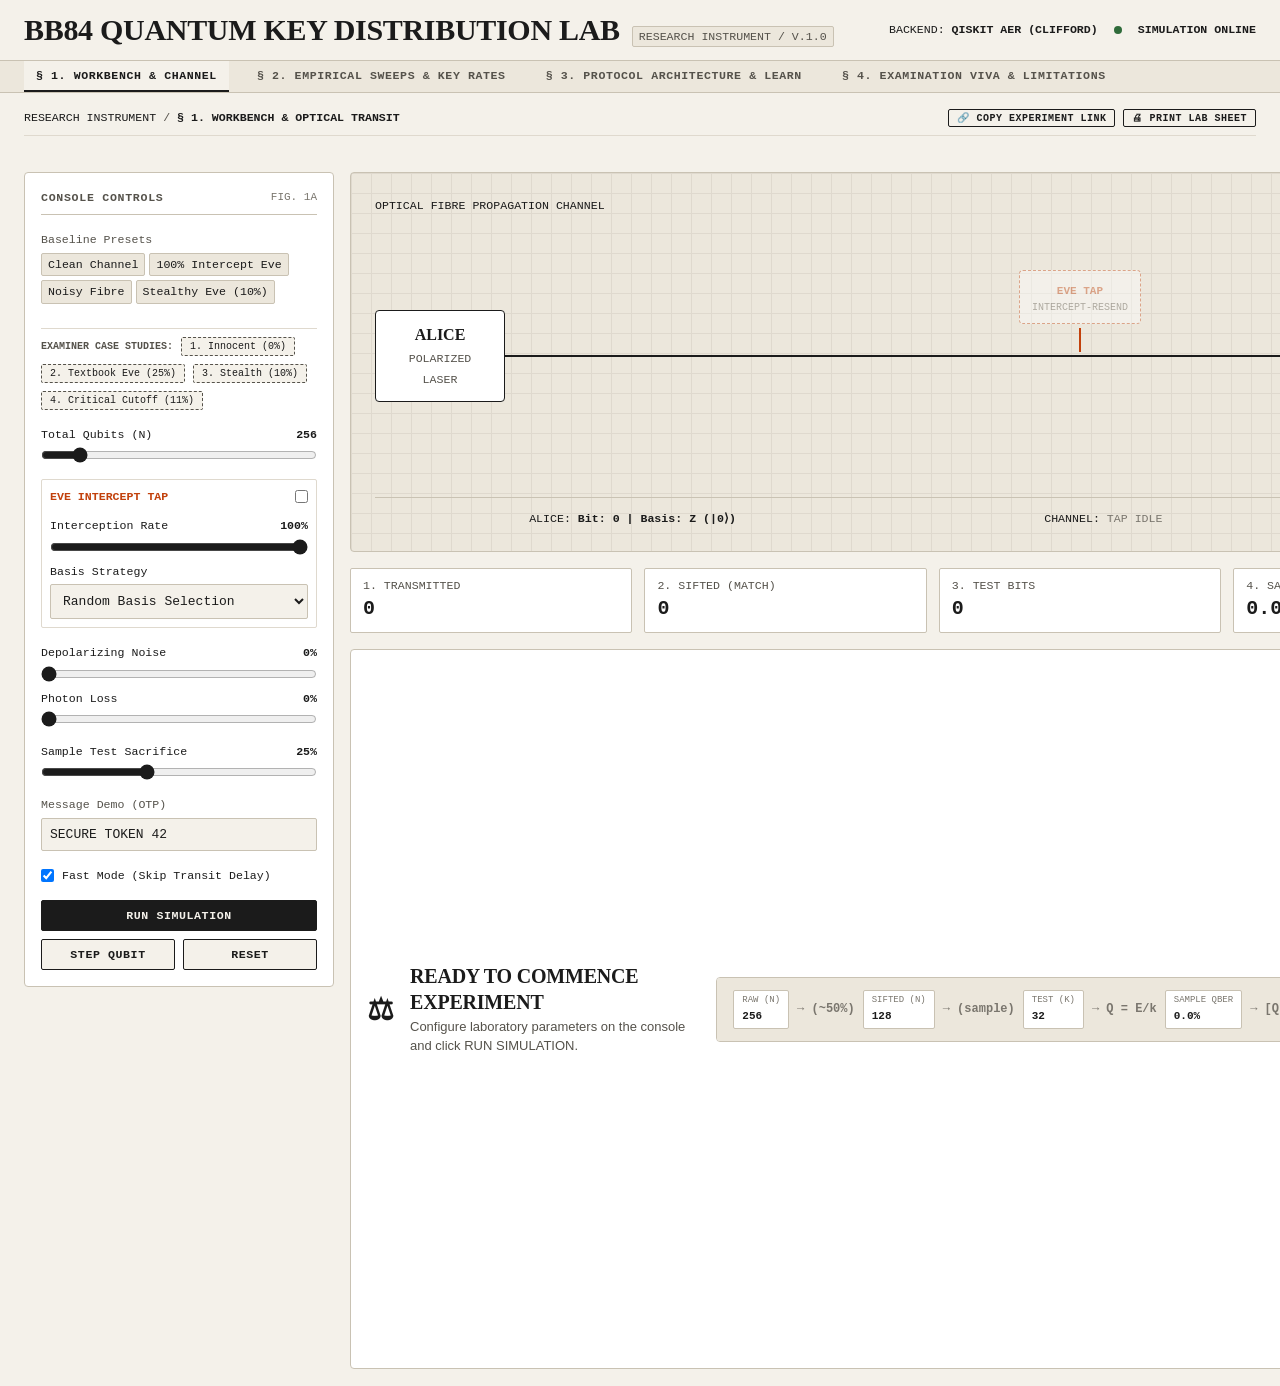
==== commit 67263168: "feat(spa): add hash router, deep linking, live math derivation, examiner case studies, key rate char" ====
--- a/frontend/index.html
+++ b/frontend/index.html
@@ -23,15 +23,26 @@
     </div>
   </header>
 
-  <!-- Navigation Strip -->
+  <!-- Navigation Strip with SPA Route Identifiers -->
   <nav class="nav-strip" aria-label="Section Tabs">
-    <button class="nav-tab-btn active" data-target="tab-workbench" id="tab-btn-workbench">§ 1. Workbench & Channel</button>
-    <button class="nav-tab-btn" data-target="tab-experiments" id="tab-btn-experiments">§ 2. Empirical Sweeps & Sweepers</button>
-    <button class="nav-tab-btn" data-target="tab-learn" id="tab-btn-learn">§ 3. Protocol Architecture & Learn</button>
-    <button class="nav-tab-btn" data-target="tab-viva" id="tab-btn-viva">§ 4. Examination Viva & Limitations</button>
+    <button class="nav-tab-btn active" data-target="tab-workbench" data-route="#/workbench" id="tab-btn-workbench">§ 1. Workbench & Channel</button>
+    <button class="nav-tab-btn" data-target="tab-experiments" data-route="#/experiments" id="tab-btn-experiments">§ 2. Empirical Sweeps & Key Rates</button>
+    <button class="nav-tab-btn" data-target="tab-learn" data-route="#/protocol" id="tab-btn-learn">§ 3. Protocol Architecture & Learn</button>
+    <button class="nav-tab-btn" data-target="tab-viva" data-route="#/viva" id="tab-btn-viva">§ 4. Examination Viva & Limitations</button>
   </nav>
 
   <main class="main-container">
+
+    <!-- Document Breadcrumb & Share Link Bar -->
+    <div class="page-breadcrumb-bar">
+      <div class="breadcrumb-path">
+        <span>RESEARCH INSTRUMENT</span> / <b id="breadcrumb-current-section">§ 1. WORKBENCH & OPTICAL TRANSIT</b>
+      </div>
+      <div style="display:flex; align-items:center; gap:var(--space-2);">
+        <button class="btn" id="btn-copy-share-url" style="font-size:10px; padding:2px 8px;">🔗 Copy Experiment Link</button>
+        <button class="btn" onclick="window.print()" style="font-size:10px; padding:2px 8px;">🖨 Print Lab Sheet</button>
+      </div>
+    </div>
 
     <!-- TAB 1: WORKBENCH (Hero Instrument) -->
     <div id="tab-workbench" class="tab-section">
@@ -53,6 +64,15 @@
               <span class="preset-chip" data-preset="noisy" id="preset-noisy">Noisy Fibre</span>
               <span class="preset-chip" data-preset="stealth_eve" id="preset-stealth">Stealthy Eve (10%)</span>
             </div>
+          </div>
+
+          <!-- Examiner Case Studies Walkthrough -->
+          <div class="case-studies-bar">
+            <span class="case-study-title">Examiner Case Studies:</span>
+            <button class="case-study-btn" data-case="innocent" title="Clean channel: 0% QBER">1. Innocent (0%)</button>
+            <button class="case-study-btn" data-case="textbook" title="100% Intercept: 25% QBER Abort">2. Textbook Eve (25%)</button>
+            <button class="case-study-btn" data-case="stealth" title="10% Intercept: Key safely distilled">3. Stealth (10%)</button>
+            <button class="case-study-btn" data-case="boundary" title="44% Intercept: 11% Shor-Preskill Critical Bound">4. Critical Cutoff (11%)</button>
           </div>
 
           <!-- Qubit Count -->
@@ -210,6 +230,37 @@
               <p id="verdict-reason" style="font-size:var(--text-sm); color:var(--color-ink-secondary); margin-top:2px;">
                 Configure laboratory parameters on the console and click RUN SIMULATION.
               </p>
+            </div>
+          <!-- Live Mathematical Pipeline Formula Bar -->
+          <div class="math-pipeline-bar" id="math-pipeline-bar" aria-label="Cryptographic Derivation Stage Bar">
+            <div class="pipeline-chip">
+              <span class="pipeline-chip-label">Raw (N)</span>
+              <span class="pipeline-chip-val mono" id="math-raw">256</span>
+            </div>
+            <span class="pipeline-arrow">→ (~50%)</span>
+            <div class="pipeline-chip">
+              <span class="pipeline-chip-label">Sifted (n)</span>
+              <span class="pipeline-chip-val mono" id="math-sifted">128</span>
+            </div>
+            <span class="pipeline-arrow">→ (sample)</span>
+            <div class="pipeline-chip">
+              <span class="pipeline-chip-label">Test (k)</span>
+              <span class="pipeline-chip-val mono" id="math-test">32</span>
+            </div>
+            <span class="pipeline-arrow">→ Q = E/k</span>
+            <div class="pipeline-chip">
+              <span class="pipeline-chip-label">Sample QBER</span>
+              <span class="pipeline-chip-val mono" id="math-qber">0.0%</span>
+            </div>
+            <span class="pipeline-arrow">→ [Q ≤ 11%]</span>
+            <div class="pipeline-chip">
+              <span class="pipeline-chip-label">Cascade (Leak)</span>
+              <span class="pipeline-chip-val mono" id="math-leak">0 bits</span>
+            </div>
+            <span class="pipeline-arrow">→ [Toeplitz]</span>
+            <div class="pipeline-chip" style="background:#EBF7ED; border-color:var(--color-match);">
+              <span class="pipeline-chip-label" style="color:var(--color-match); font-weight:700;">Final Secret (m)</span>
+              <span class="pipeline-chip-val mono" id="math-final" style="color:var(--color-match); font-weight:700;">56 bits</span>
             </div>
           </div>
 
@@ -392,6 +443,22 @@
           </div>
         </div>
 
+        <!-- Theoretical & Empirical Bound Chart Fig. 4 -->
+        <div class="instrument-panel" style="grid-column: span 2;">
+          <div class="panel-title-bar">
+            <div>
+              <span class="panel-title">Asymptotic Secret Key Rate vs. QBER (Shor-Preskill Bound)</span>
+              <div style="font-size:var(--text-xs); color:var(--color-ink-secondary); margin-top:2px;">
+                Fig. 4: Theoretical secret fraction $R(Q) = \max(0, 1 - 2 h_2(Q))$ with critical cutoff threshold at $Q = 11.0\%$.
+              </div>
+            </div>
+            <button class="btn" id="btn-render-keyrate" style="font-size:10px;">Refresh Theoretical Bound</button>
+          </div>
+          <div class="chart-box" id="keyrate-chart-container" style="min-height:220px;">
+            <!-- Rendered by renderKeyRateChart() -->
+          </div>
+        </div>
+
       </div>
     </div>
 
--- a/frontend/css/workbench.css
+++ b/frontend/css/workbench.css
@@ -748,3 +748,136 @@
   color: var(--color-ink-secondary);
   line-height: 1.6;
 }
+
+/* Page Breadcrumb & Document Metadata Bar */
+.page-breadcrumb-bar {
+  display: flex;
+  justify-content: space-between;
+  align-items: center;
+  border-bottom: var(--border-rule-faint);
+  padding-bottom: var(--space-2);
+  margin-bottom: var(--space-3);
+  font-family: var(--font-mono);
+  font-size: var(--text-xs);
+}
+
+.breadcrumb-path {
+  color: var(--color-ink-secondary);
+}
+
+.breadcrumb-path b {
+  color: var(--color-ink);
+}
+
+/* Mathematical Pipeline Live Formula Bar */
+.math-pipeline-bar {
+  background-color: var(--color-paper-secondary);
+  border: var(--border-rule);
+  border-radius: var(--radius-sm);
+  padding: var(--space-3) var(--space-4);
+  display: flex;
+  align-items: center;
+  gap: var(--space-2);
+  overflow-x: auto;
+  font-family: var(--font-mono);
+  font-size: 11px;
+  color: var(--color-ink);
+  white-space: nowrap;
+}
+
+.pipeline-chip {
+  background-color: var(--color-paper-elevated);
+  border: var(--border-rule);
+  border-radius: var(--radius-xs);
+  padding: 3px 8px;
+  display: flex;
+  flex-direction: column;
+  gap: 1px;
+}
+
+.pipeline-chip-label {
+  font-size: 9px;
+  color: var(--color-ink-tertiary);
+  text-transform: uppercase;
+}
+
+.pipeline-chip-val {
+  font-weight: 700;
+  color: var(--color-ink);
+}
+
+.pipeline-arrow {
+  color: var(--color-ink-tertiary);
+  font-weight: 700;
+  font-size: 12px;
+}
+
+/* Examiner Walkthrough & Case Studies Bar */
+.case-studies-bar {
+  display: flex;
+  gap: var(--space-2);
+  flex-wrap: wrap;
+  align-items: center;
+  border-top: var(--border-rule-faint);
+  padding-top: var(--space-2);
+  margin-top: var(--space-2);
+}
+
+.case-study-title {
+  font-family: var(--font-mono);
+  font-size: 10px;
+  text-transform: uppercase;
+  color: var(--color-ink-secondary);
+  font-weight: 700;
+}
+
+.case-study-btn {
+  font-family: var(--font-mono);
+  font-size: 10px;
+  padding: 3px 8px;
+  border: 1px dashed var(--color-ink-secondary);
+  background-color: var(--color-paper);
+  border-radius: var(--radius-xs);
+  cursor: pointer;
+  color: var(--color-ink);
+  transition: all var(--trans-fast);
+}
+
+.case-study-btn:hover {
+  border-style: solid;
+  border-color: var(--color-ink);
+  background-color: var(--color-paper-secondary);
+}
+
+/* Publication-Grade Print Stylesheet */
+@media print {
+  body {
+    background: #FFFFFF !important;
+    color: #000000 !important;
+    font-size: 11pt !important;
+  }
+
+  .app-header, .nav-strip, .instrument-panel aside, .btn, #btn-toggle-mask, .presets-bar, .case-studies-bar, #circuit-drawer {
+    display: none !important;
+  }
+
+  .main-container {
+    padding: 0 !important;
+    max-width: 100% !important;
+  }
+
+  .tab-section {
+    display: block !important;
+    page-break-after: always;
+  }
+
+  .workbench-grid {
+    display: block !important;
+  }
+
+  .instrument-panel, .channel-stage, .verdict-banner, .key-stream-box {
+    border: 1px solid #000000 !important;
+    background: #FFFFFF !important;
+    box-shadow: none !important;
+  }
+}
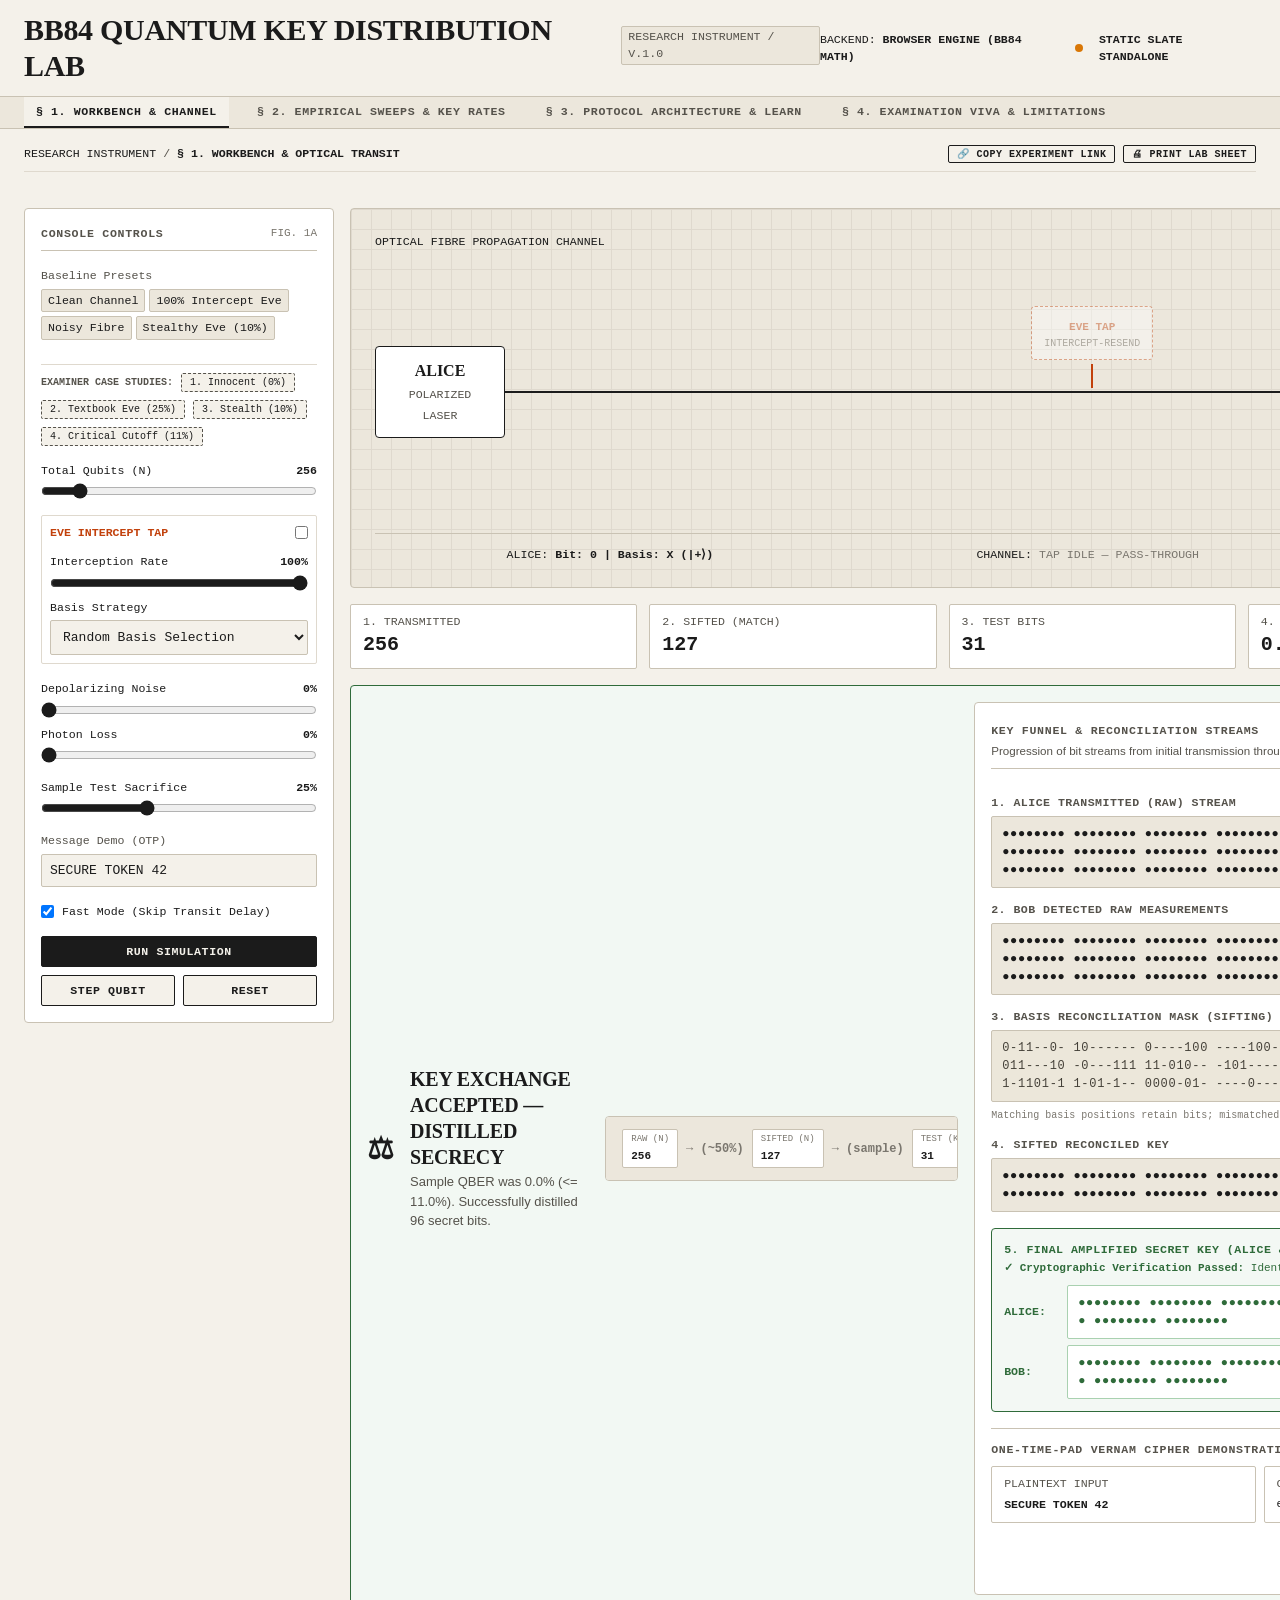
==== commit c025b6e7: "feat: enable standalone Zoho Catalyst Slate static hosting with root entrypoint and client simulatio" ====
--- a/frontend/index.html
+++ b/frontend/index.html
@@ -16,10 +16,10 @@
       <h1>BB84 QUANTUM KEY DISTRIBUTION LAB</h1>
       <span class="header-tag">RESEARCH INSTRUMENT / V.1.0</span>
     </div>
-    <div class="header-status">
-      <span>BACKEND: <b class="mono">QISKIT AER (CLIFFORD)</b></span>
-      <span class="status-indicator"></span>
-      <span style="font-weight:600;">SIMULATION ONLINE</span>
+    <div class="header-status" id="header-status-container">
+      <span>BACKEND: <b class="mono" id="header-backend-label">QISKIT AER (CLIFFORD)</b></span>
+      <span class="status-indicator" id="header-backend-indicator"></span>
+      <span style="font-weight:600;" id="header-backend-status">SIMULATION ONLINE</span>
     </div>
   </header>
 
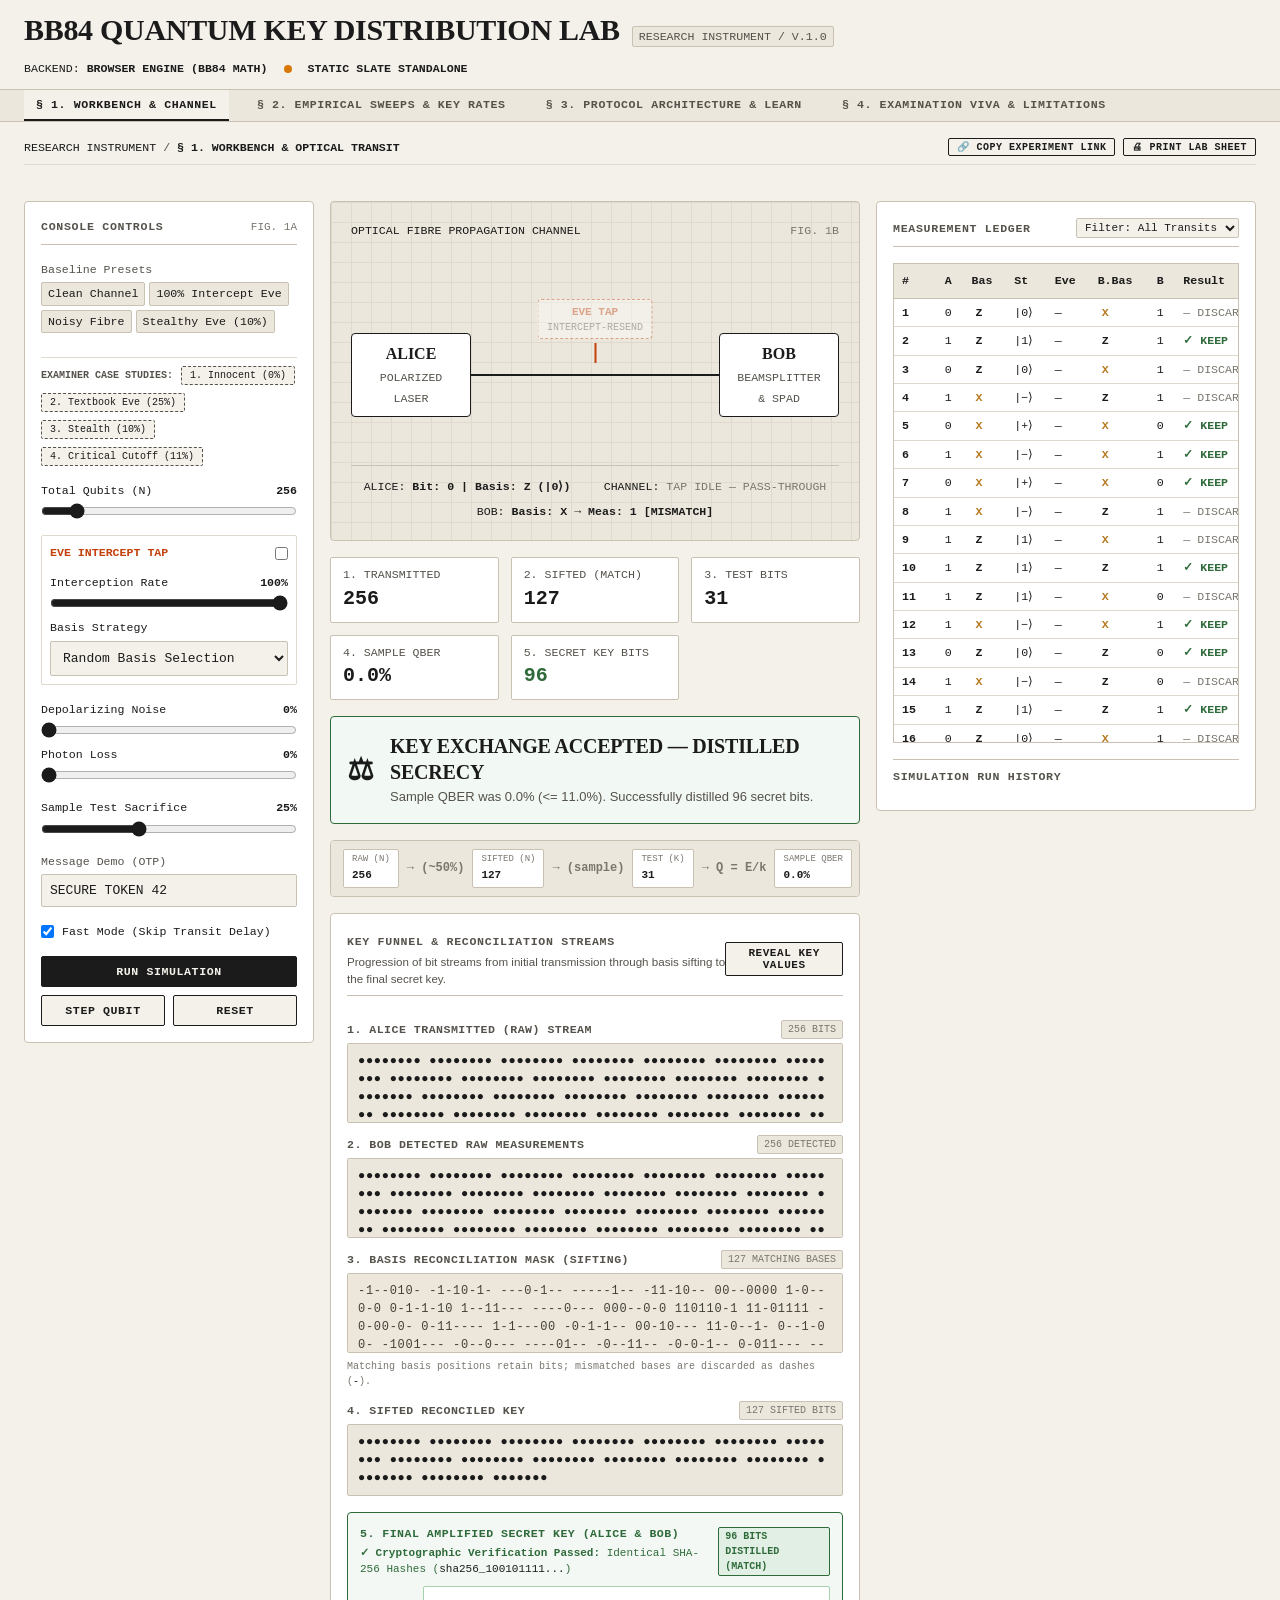
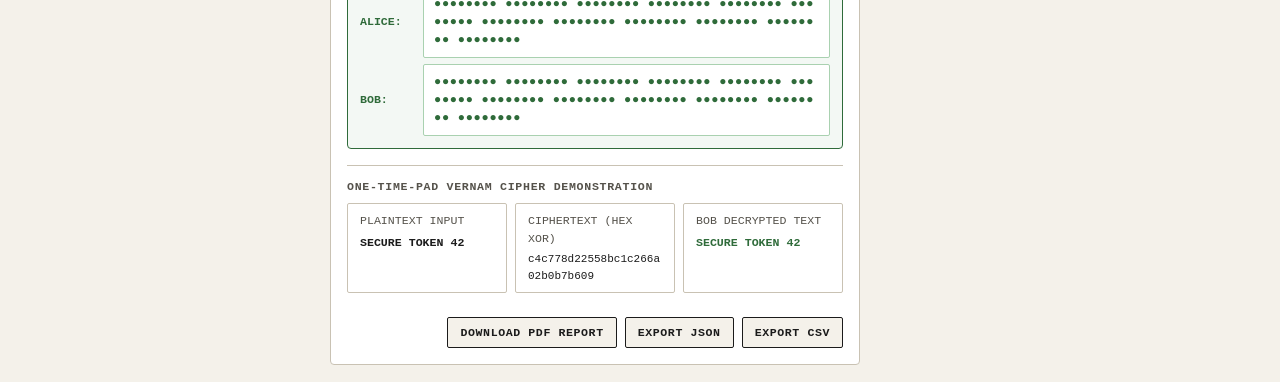
==== commit 063f8f9b: "fix(responsive): fix unclosed banner markup and implement fluid cross-device layout" ====
--- a/frontend/index.html
+++ b/frontend/index.html
@@ -231,6 +231,8 @@
                 Configure laboratory parameters on the console and click RUN SIMULATION.
               </p>
             </div>
+          </div>
+
           <!-- Live Mathematical Pipeline Formula Bar -->
           <div class="math-pipeline-bar" id="math-pipeline-bar" aria-label="Cryptographic Derivation Stage Bar">
             <div class="pipeline-chip">
@@ -342,7 +344,7 @@
             <!-- OTP Message Encryption Demo -->
             <div id="otp-section" style="display:none; border-top:var(--border-rule); padding-top:var(--space-3);">
               <div class="panel-title" style="margin-bottom:var(--space-2);">One-Time-Pad Vernam Cipher Demonstration</div>
-              <div style="display:grid; grid-template-columns:1fr 1fr 1fr; gap:var(--space-2); font-family:var(--font-mono); font-size:var(--text-xs);">
+              <div class="otp-metric-grid">
                 <div class="metric-cell">
                   <div class="metric-label">Plaintext Input</div>
                   <div id="otp-plaintext" style="font-weight:600; margin-top:4px;">—</div>
@@ -419,7 +421,7 @@
 
     <!-- TAB 2: EMPIRICAL EXPERIMENTAL SUITE -->
     <div id="tab-experiments" class="tab-section" style="display:none;">
-      <div style="display:grid; grid-template-columns:1fr 1fr; gap:var(--space-4);">
+      <div class="experiments-grid">
         
         <!-- Sweep Experiment 1 -->
         <div class="instrument-panel">
@@ -444,7 +446,7 @@
         </div>
 
         <!-- Theoretical & Empirical Bound Chart Fig. 4 -->
-        <div class="instrument-panel" style="grid-column: span 2;">
+        <div class="instrument-panel full-span">
           <div class="panel-title-bar">
             <div>
               <span class="panel-title">Asymptotic Secret Key Rate vs. QBER (Shor-Preskill Bound)</span>
--- a/frontend/css/workbench.css
+++ b/frontend/css/workbench.css
@@ -2,8 +2,14 @@
    Strict adherence to Physics Lab Notebook aesthetic.
 */
 
+html {
+  box-sizing: border-box;
+  overflow-x: hidden;
+  width: 100%;
+}
+
 *, *::before, *::after {
-  box-sizing: border-box;
+  box-sizing: inherit;
   margin: 0;
   padding: 0;
 }
@@ -15,6 +21,9 @@
   font-size: var(--text-base);
   line-height: 1.5;
   -webkit-font-smoothing: antialiased;
+  overflow-x: hidden;
+  width: 100%;
+  min-height: 100vh;
 }
 
 /* Base Headers */
@@ -45,12 +54,17 @@
   display: flex;
   justify-content: space-between;
   align-items: center;
+  flex-wrap: wrap;
+  gap: var(--space-3);
+  width: 100%;
+  box-sizing: border-box;
 }
 
 .header-brand {
   display: flex;
   align-items: baseline;
   gap: var(--space-3);
+  flex-wrap: wrap;
 }
 
 .header-tag {
@@ -69,6 +83,7 @@
   gap: var(--space-4);
   font-family: var(--font-mono);
   font-size: var(--text-xs);
+  flex-wrap: wrap;
 }
 
 .status-indicator {
@@ -77,6 +92,7 @@
   height: 8px;
   border-radius: var(--radius-pill);
   background-color: var(--color-match);
+  flex-shrink: 0;
 }
 
 /* Section Nav Tabs */
@@ -87,6 +103,10 @@
   display: flex;
   gap: var(--space-4);
   overflow-x: auto;
+  -webkit-overflow-scrolling: touch;
+  white-space: nowrap;
+  width: 100%;
+  box-sizing: border-box;
 }
 
 .nav-tab-btn {
@@ -102,6 +122,8 @@
   text-transform: uppercase;
   letter-spacing: 0.05em;
   transition: color var(--trans-fast), border-color var(--trans-fast);
+  white-space: nowrap;
+  flex-shrink: 0;
 }
 
 .nav-tab-btn:hover {
@@ -116,37 +138,47 @@
 
 /* Main Layout */
 .main-container {
-  max-width: 1600px;
+  width: 100%;
+  max-width: 1440px;
   margin: 0 auto;
   padding: var(--space-4) var(--space-6);
   display: flex;
   flex-direction: column;
   gap: var(--space-6);
+  min-width: 0;
+  box-sizing: border-box;
 }
 
 /* §1 Workbench 3-Column Grid */
 .workbench-grid {
   display: grid;
-  grid-template-columns: 310px 1fr 420px;
+  grid-template-columns: 290px minmax(0, 1fr) 380px;
   gap: var(--space-4);
   align-items: start;
-}
-
-@media (max-width: 1200px) {
+  width: 100%;
+  min-width: 0;
+}
+
+.workbench-grid > * {
+  min-width: 0;
+  max-width: 100%;
+}
+
+@media (max-width: 1240px) {
   .workbench-grid {
-    grid-template-columns: 280px 1fr;
+    grid-template-columns: 280px minmax(0, 1fr);
   }
   .ledger-column {
-    grid-column: span 2;
-  }
-}
-
-@media (max-width: 860px) {
+    grid-column: 1 / -1;
+  }
+}
+
+@media (max-width: 920px) {
   .workbench-grid {
-    grid-template-columns: 1fr;
+    grid-template-columns: minmax(0, 1fr);
   }
   .ledger-column {
-    grid-column: span 1;
+    grid-column: auto;
   }
 }
 
@@ -291,17 +323,20 @@
   border: var(--border-rule);
   border-radius: var(--radius-sm);
   background-color: var(--color-paper-secondary);
-  /* Subtle graph paper grid pattern */
   background-image: 
     linear-gradient(var(--color-rule-faint) 1px, transparent 1px),
     linear-gradient(90deg, var(--color-rule-faint) 1px, transparent 1px);
   background-size: 20px 20px;
-  padding: var(--space-6);
+  padding: var(--space-5);
   display: flex;
   flex-direction: column;
-  gap: var(--space-6);
+  gap: var(--space-5);
   position: relative;
-  min-height: 380px;
+  min-height: 340px;
+  min-width: 0;
+  width: 100%;
+  box-sizing: border-box;
+  overflow-x: hidden;
 }
 
 .channel-pipeline {
@@ -311,16 +346,21 @@
   margin-top: auto;
   margin-bottom: auto;
   position: relative;
+  width: 100%;
+  min-width: 0;
+  padding-top: 45px;
 }
 
 .station-box {
   background-color: var(--color-paper-elevated);
   border: 1.5px solid var(--color-ink);
   border-radius: var(--radius-sm);
-  padding: var(--space-3) var(--space-4);
-  width: 130px;
+  padding: var(--space-2) var(--space-3);
+  width: clamp(80px, 18vw, 120px);
   text-align: center;
   z-index: 2;
+  flex-shrink: 0;
+  box-sizing: border-box;
 }
 
 .station-role {
@@ -344,25 +384,32 @@
   display: flex;
   align-items: center;
   justify-content: center;
+  min-width: 30px;
 }
 
 .eve-tap-station {
   position: absolute;
-  top: -85px;
+  top: -75px;
+  left: 50%;
+  transform: translateX(-50%);
   display: flex;
   flex-direction: column;
   align-items: center;
   gap: var(--space-1);
+  z-index: 3;
 }
 
 .eve-tap-box {
   background-color: var(--color-paper-elevated);
   border: 1.5px dashed var(--color-eve);
   border-radius: var(--radius-sm);
-  padding: var(--space-2) var(--space-3);
+  padding: 3px 8px;
   text-align: center;
-  min-width: 120px;
+  width: clamp(85px, 20vw, 115px);
+  box-sizing: border-box;
+  font-size: 11px;
   transition: all var(--trans-base);
+  white-space: nowrap;
 }
 
 .eve-tap-box.active {
@@ -372,7 +419,7 @@
 
 .eve-wire {
   width: 2px;
-  height: 24px;
+  height: 20px;
   background-color: var(--color-eve);
 }
 
@@ -402,6 +449,9 @@
   padding-top: var(--space-3);
   font-family: var(--font-mono);
   font-size: var(--text-xs);
+  flex-wrap: wrap;
+  gap: var(--space-2);
+  width: 100%;
 }
 
 /* Live Ledger Component */
@@ -411,23 +461,32 @@
   align-items: center;
   border-bottom: var(--border-rule);
   padding-bottom: var(--space-2);
+  flex-wrap: wrap;
+  gap: var(--space-2);
 }
 
 .ledger-filters {
   display: flex;
   gap: var(--space-2);
   align-items: center;
+  flex-wrap: wrap;
 }
 
 .table-container {
   overflow-y: auto;
+  overflow-x: auto;
+  -webkit-overflow-scrolling: touch;
   max-height: 480px;
   border: var(--border-rule);
   background-color: var(--color-paper-elevated);
+  width: 100%;
+  min-width: 0;
+  box-sizing: border-box;
 }
 
 .data-table {
   width: 100%;
+  min-width: 440px;
   border-collapse: collapse;
   font-family: var(--font-mono);
   font-size: var(--text-xs);
@@ -774,15 +833,19 @@
   background-color: var(--color-paper-secondary);
   border: var(--border-rule);
   border-radius: var(--radius-sm);
-  padding: var(--space-3) var(--space-4);
+  padding: var(--space-2) var(--space-3);
   display: flex;
   align-items: center;
   gap: var(--space-2);
   overflow-x: auto;
+  -webkit-overflow-scrolling: touch;
   font-family: var(--font-mono);
   font-size: 11px;
   color: var(--color-ink);
   white-space: nowrap;
+  width: 100%;
+  min-width: 0;
+  box-sizing: border-box;
 }
 
 .pipeline-chip {
@@ -793,6 +856,7 @@
   display: flex;
   flex-direction: column;
   gap: 1px;
+  flex-shrink: 0;
 }
 
 .pipeline-chip-label {
@@ -810,6 +874,45 @@
   color: var(--color-ink-tertiary);
   font-weight: 700;
   font-size: 12px;
+  flex-shrink: 0;
+}
+
+/* §2 Empirical Experiments Responsive Grid */
+.experiments-grid {
+  display: grid;
+  grid-template-columns: repeat(2, minmax(0, 1fr));
+  gap: var(--space-4);
+  width: 100%;
+  min-width: 0;
+}
+
+.experiments-grid .full-span {
+  grid-column: 1 / -1;
+}
+
+@media (max-width: 960px) {
+  .experiments-grid {
+    grid-template-columns: minmax(0, 1fr);
+  }
+}
+
+/* OTP Vernam Cipher Demonstration Grid */
+.otp-metric-grid {
+  display: grid;
+  grid-template-columns: repeat(auto-fit, minmax(160px, 1fr));
+  gap: var(--space-2);
+  font-family: var(--font-mono);
+  font-size: var(--text-xs);
+  width: 100%;
+  min-width: 0;
+}
+
+/* Scalable Responsive Vector Charts */
+.chart-box svg {
+  width: 100% !important;
+  max-width: 100% !important;
+  height: auto !important;
+  display: block;
 }
 
 /* Examiner Walkthrough & Case Studies Bar */
@@ -849,6 +952,129 @@
   background-color: var(--color-paper-secondary);
 }
 
+/* Cross-Device Tablet & Mobile Polish Breakpoints */
+@media (max-width: 768px) {
+  .app-header {
+    padding: var(--space-2) var(--space-3);
+  }
+  .app-header h1 {
+    font-size: var(--text-lg);
+  }
+  .header-brand {
+    flex-direction: column;
+    align-items: flex-start;
+    gap: 2px;
+  }
+  .header-status {
+    font-size: 10px;
+    gap: var(--space-2);
+    width: 100%;
+  }
+  .nav-strip {
+    padding: 0 var(--space-3);
+    gap: var(--space-2);
+  }
+  .nav-tab-btn {
+    padding: var(--space-2) var(--space-2);
+    font-size: 11px;
+  }
+  .main-container {
+    padding: var(--space-3) var(--space-3);
+    gap: var(--space-4);
+  }
+  .page-breadcrumb-bar {
+    flex-direction: column;
+    align-items: flex-start;
+    gap: var(--space-2);
+  }
+  .channel-stage {
+    padding: var(--space-3);
+    min-height: 290px;
+  }
+  .station-box {
+    width: 84px;
+    padding: 4px 6px;
+  }
+  .station-role {
+    font-size: 12px;
+  }
+  .station-meta {
+    font-size: 9px;
+  }
+  .eve-tap-station {
+    top: -62px;
+  }
+  .eve-tap-box {
+    width: 84px;
+    padding: 2px 4px;
+    font-size: 9px;
+  }
+  .eve-wire {
+    height: 14px;
+  }
+  .transit-strip {
+    flex-direction: column;
+    align-items: center;
+    font-size: 10px;
+    gap: 2px;
+  }
+  .metric-ribbon {
+    grid-template-columns: repeat(auto-fit, minmax(110px, 1fr));
+    gap: var(--space-2);
+  }
+  .metric-cell {
+    padding: 6px 8px;
+  }
+  .metric-value {
+    font-size: var(--text-md);
+  }
+  .verdict-banner {
+    flex-direction: column;
+    align-items: flex-start;
+    gap: var(--space-2);
+    padding: var(--space-3);
+  }
+  .drawer-panel {
+    width: 100vw;
+  }
+}
+
+@media (max-width: 480px) {
+  .app-header h1 {
+    font-size: 1.1rem;
+  }
+  .station-box {
+    width: 70px;
+    padding: 3px 4px;
+  }
+  .station-role {
+    font-size: 11px;
+  }
+  .eve-tap-station {
+    top: -55px;
+  }
+  .eve-tap-box {
+    width: 70px;
+    font-size: 8px;
+    padding: 2px 3px;
+  }
+  .final-key-line {
+    flex-direction: column;
+    align-items: flex-start;
+    gap: 2px;
+  }
+  .key-actor {
+    width: auto;
+  }
+  .btn-group {
+    flex-direction: column;
+    width: 100%;
+  }
+  .btn-group .btn {
+    width: 100%;
+  }
+}
+
 /* Publication-Grade Print Stylesheet */
 @media print {
   body {
